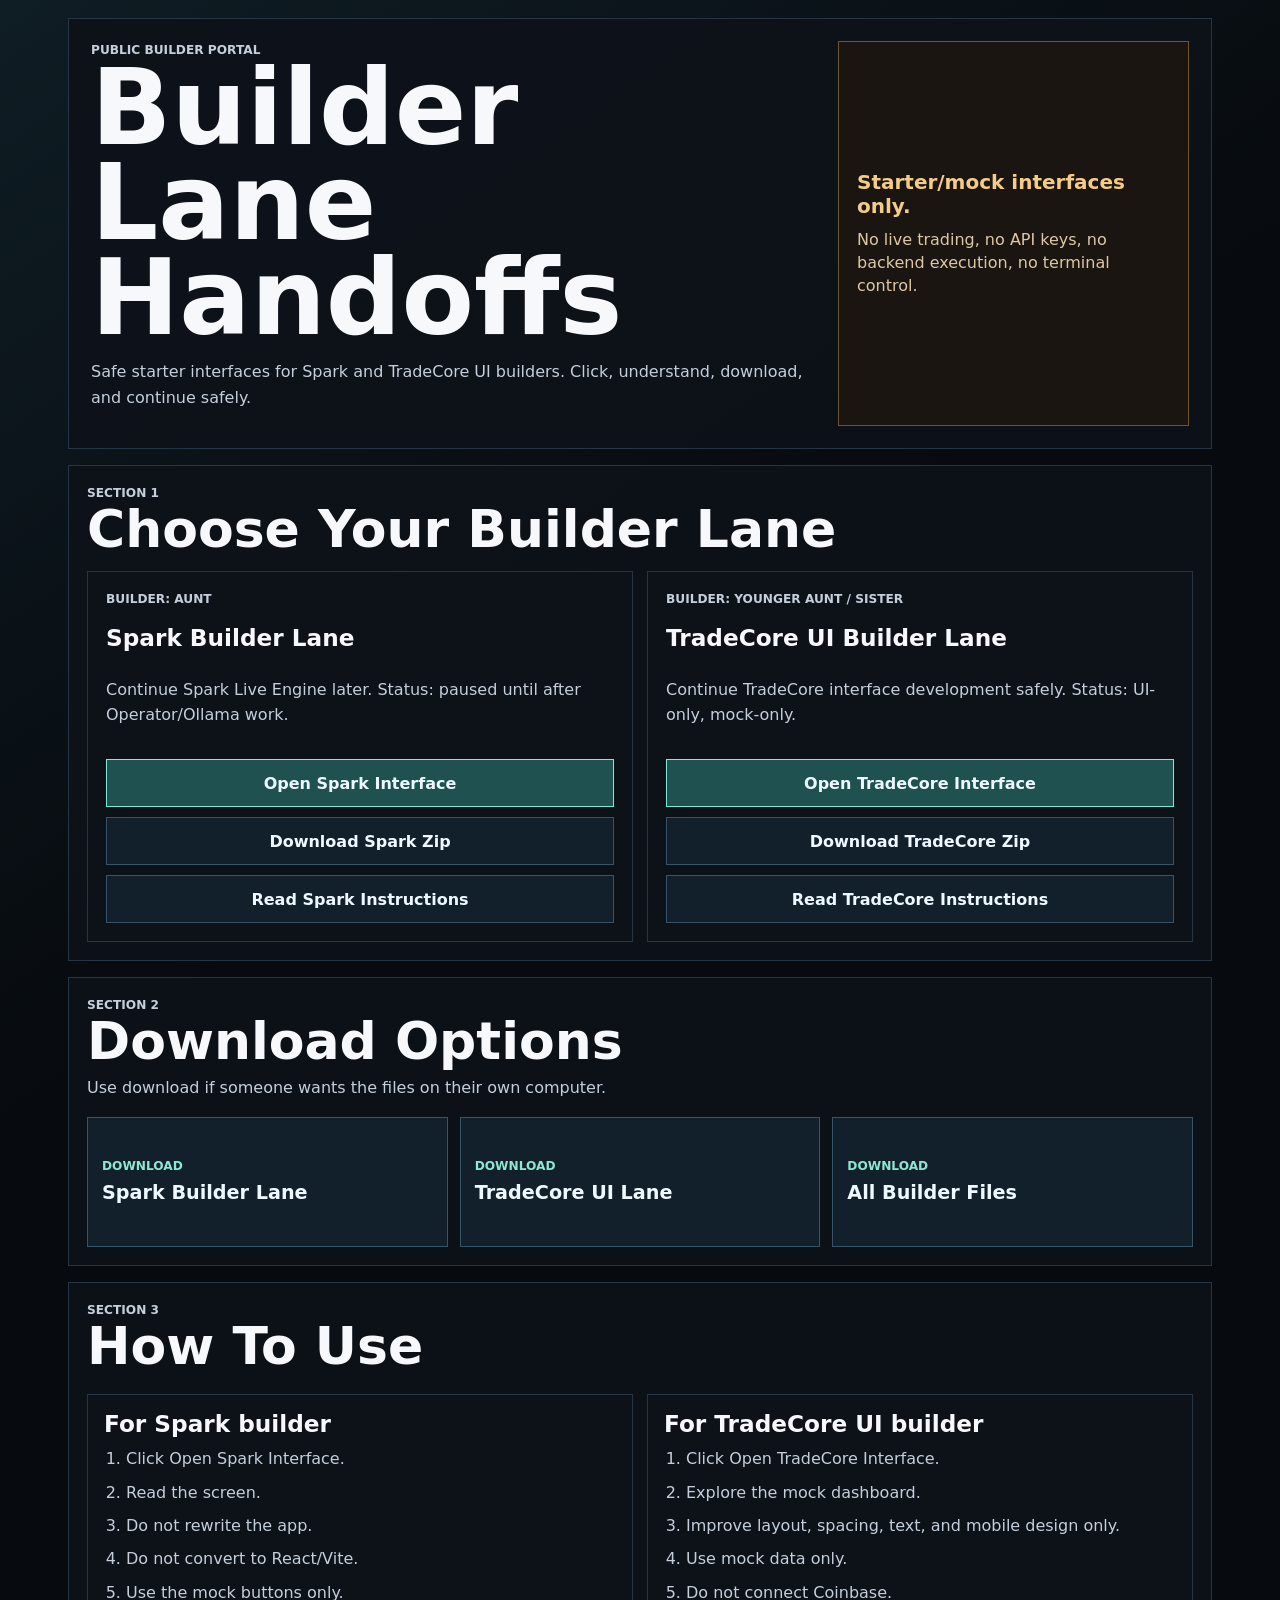
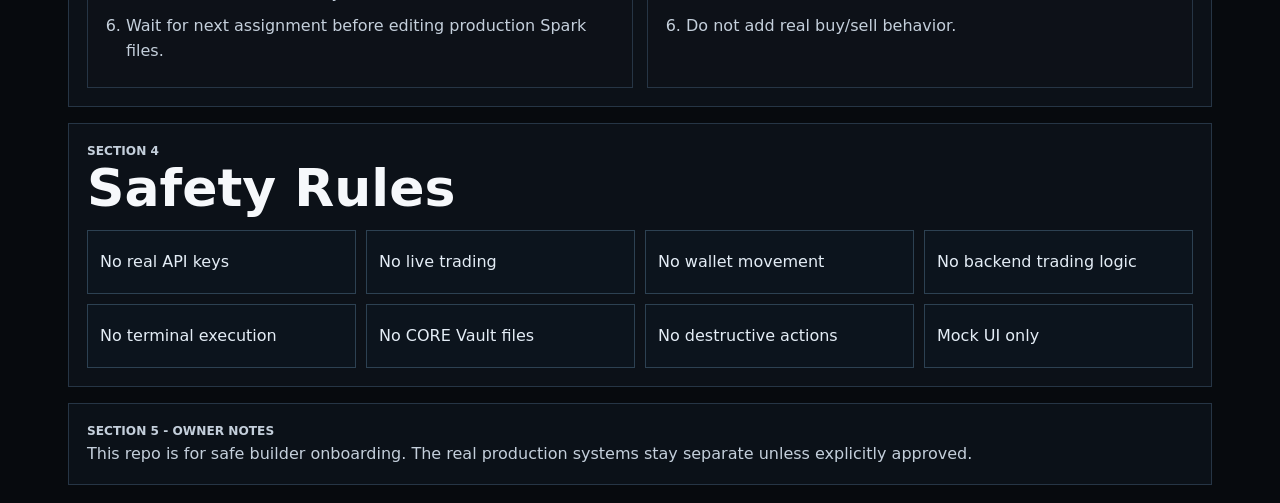
==== index.html @ 843341b9 "Create public builder portal" ====
<!doctype html>
<html lang="en">
  <head>
    <meta charset="UTF-8" />
    <meta name="viewport" content="width=device-width, initial-scale=1.0" />
    <meta name="description" content="Safe starter interfaces for Spark and TradeCore UI builders." />
    <title>Builder Lane Handoffs</title>
    <link rel="stylesheet" href="./style.css" />
  </head>
  <body>
    <main class="portal-shell">
      <header class="hero">
        <div>
          <p class="label">Public builder portal</p>
          <h1>Builder Lane Handoffs</h1>
          <p>
            Safe starter interfaces for Spark and TradeCore UI builders. Click,
            understand, download, and continue safely.
          </p>
        </div>
        <aside class="warning-card">
          <strong>Starter/mock interfaces only.</strong>
          <span>No live trading, no API keys, no backend execution, no terminal control.</span>
        </aside>
      </header>

      <section class="section-block">
        <div class="section-heading">
          <p class="label">Section 1</p>
          <h2>Choose Your Builder Lane</h2>
        </div>
        <div class="lane-grid">
          <article class="lane-card">
            <p class="label">Builder: Aunt</p>
            <h3>Spark Builder Lane</h3>
            <p>Continue Spark Live Engine later. Status: paused until after Operator/Ollama work.</p>
            <div class="button-stack">
              <a class="button primary" href="./spark/builder-start-interface/spark-builder-start.html">Open Spark Interface</a>
              <a class="button" href="./packages/Spark_Builder_Lane.zip" download>Download Spark Zip</a>
              <a class="button" href="./instructions/SPARK_BUILDER_INSTRUCTIONS.md">Read Spark Instructions</a>
            </div>
          </article>

          <article class="lane-card">
            <p class="label">Builder: younger aunt / sister</p>
            <h3>TradeCore UI Builder Lane</h3>
            <p>Continue TradeCore interface development safely. Status: UI-only, mock-only.</p>
            <div class="button-stack">
              <a class="button primary" href="./tradecore-ui/index.html">Open TradeCore Interface</a>
              <a class="button" href="./packages/TradeCore_UI_Lane.zip" download>Download TradeCore Zip</a>
              <a class="button" href="./instructions/TRADECORE_UI_BUILDER_INSTRUCTIONS.md">Read TradeCore Instructions</a>
            </div>
          </article>
        </div>
      </section>

      <section class="section-block">
        <div class="section-heading">
          <p class="label">Section 2</p>
          <h2>Download Options</h2>
          <p>Use download if someone wants the files on their own computer.</p>
        </div>
        <div class="download-row">
          <a class="download-card" href="./packages/Spark_Builder_Lane.zip" download><span>Download</span><strong>Spark Builder Lane</strong></a>
          <a class="download-card" href="./packages/TradeCore_UI_Lane.zip" download><span>Download</span><strong>TradeCore UI Lane</strong></a>
          <a class="download-card" href="./packages/Builder_Lanes_All.zip" download><span>Download</span><strong>All Builder Files</strong></a>
        </div>
      </section>

      <section class="section-block use-grid">
        <div class="section-heading">
          <p class="label">Section 3</p>
          <h2>How To Use</h2>
        </div>
        <article class="steps-card">
          <h3>For Spark builder</h3>
          <ol>
            <li>Click Open Spark Interface.</li>
            <li>Read the screen.</li>
            <li>Do not rewrite the app.</li>
            <li>Do not convert to React/Vite.</li>
            <li>Use the mock buttons only.</li>
            <li>Wait for next assignment before editing production Spark files.</li>
          </ol>
        </article>
        <article class="steps-card">
          <h3>For TradeCore UI builder</h3>
          <ol>
            <li>Click Open TradeCore Interface.</li>
            <li>Explore the mock dashboard.</li>
            <li>Improve layout, spacing, text, and mobile design only.</li>
            <li>Use mock data only.</li>
            <li>Do not connect Coinbase.</li>
            <li>Do not add real buy/sell behavior.</li>
          </ol>
        </article>
      </section>

      <section class="section-block">
        <div class="section-heading">
          <p class="label">Section 4</p>
          <h2>Safety Rules</h2>
        </div>
        <ul class="safety-grid">
          <li>No real API keys</li>
          <li>No live trading</li>
          <li>No wallet movement</li>
          <li>No backend trading logic</li>
          <li>No terminal execution</li>
          <li>No CORE Vault files</li>
          <li>No destructive actions</li>
          <li>Mock UI only</li>
        </ul>
      </section>

      <section class="owner-note">
        <p class="label">Section 5 - Owner Notes</p>
        <p>This repo is for safe builder onboarding. The real production systems stay separate unless explicitly approved.</p>
      </section>
    </main>
  </body>
</html>
---- style.css ----
:root {
  color-scheme: dark;
  font-family: Inter, ui-sans-serif, system-ui, -apple-system, BlinkMacSystemFont, "Segoe UI", sans-serif;
  background: #070a0e;
  color: #f6f8fb;
}

* { box-sizing: border-box; }
body {
  margin: 0;
  min-width: 320px;
  min-height: 100vh;
  background: linear-gradient(145deg, rgba(29, 65, 78, .34), transparent 38%), #070a0e;
}
a { color: inherit; }

.portal-shell {
  width: min(1180px, 100%);
  margin: 0 auto;
  padding: 18px;
  display: flex;
  flex-direction: column;
  gap: 16px;
}

.hero, .section-block, .owner-note, .lane-card, .steps-card, .download-card, .warning-card {
  border: 1px solid #263545;
  background: rgba(13, 18, 25, .94);
}

.hero {
  min-height: 360px;
  display: grid;
  grid-template-columns: minmax(0, 1.35fr) minmax(260px, .65fr);
  gap: 18px;
  align-items: stretch;
  padding: 22px;
}

.hero > div { display: flex; flex-direction: column; justify-content: center; }
.label { margin: 0; color: #8ee7d0; font-size: .76rem; font-weight: 800; text-transform: uppercase; }
h1, h2, h3, p { margin-top: 0; letter-spacing: 0; }
h1 { margin-bottom: 14px; font-size: clamp(2.8rem, 9vw, 6.6rem); line-height: .9; }
h2 { margin-bottom: 8px; font-size: clamp(1.7rem, 5vw, 3.25rem); line-height: 1; }
h3 { margin-bottom: 10px; font-size: 1.45rem; line-height: 1.1; }
.hero p, .section-heading p, .lane-card p, .steps-card li, .owner-note p { color: #c4cfdb; line-height: 1.58; }

.warning-card {
  display: flex;
  flex-direction: column;
  justify-content: center;
  gap: 10px;
  padding: 18px;
  background: #1a1510;
  border-color: #70532f;
}
.warning-card strong { color: #f4cc85; font-size: 1.25rem; }
.warning-card span { color: #ddc8a6; line-height: 1.45; }

.section-block, .owner-note { padding: 18px; }
.section-heading { margin-bottom: 16px; }
.lane-grid { display: grid; grid-template-columns: repeat(2, minmax(0, 1fr)); gap: 14px; }
.lane-card { min-height: 330px; padding: 18px; display: flex; flex-direction: column; gap: 16px; }
.button-stack { margin-top: auto; display: grid; gap: 10px; }

.button, .download-card {
  min-height: 48px;
  border: 1px solid #385268;
  background: #12202b;
  color: #eef8ff;
  display: flex;
  align-items: center;
  justify-content: center;
  padding: 12px 14px;
  text-align: center;
  text-decoration: none;
  font-weight: 800;
}
.button:hover, .download-card:hover { border-color: #80e8d6; background: #1b4350; }
.button.primary { background: #1e514f; border-color: #80e8d6; }
.download-row { display: grid; grid-template-columns: repeat(3, minmax(0, 1fr)); gap: 12px; }
.download-card { min-height: 130px; align-items: flex-start; flex-direction: column; }
.download-card span { color: #8ee7d0; font-size: .76rem; text-transform: uppercase; }
.download-card strong { margin-top: 8px; font-size: 1.2rem; }

.use-grid { display: grid; grid-template-columns: 1fr 1fr; gap: 14px; }
.use-grid .section-heading { grid-column: 1 / -1; margin-bottom: 0; }
.steps-card { padding: 16px; }
.steps-card ol { margin: 0; padding-left: 22px; }
.steps-card li { margin-bottom: 8px; }
.safety-grid { display: grid; grid-template-columns: repeat(4, minmax(0, 1fr)); gap: 10px; margin: 0; padding: 0; list-style: none; }
.safety-grid li { border: 1px solid #2d4152; background: #0c141d; color: #e4edf6; padding: 12px; min-height: 64px; display: flex; align-items: center; }
.owner-note { background: #0b1118; }
.owner-note p:last-child { margin-bottom: 0; }

@media (max-width: 860px) {
  .hero, .lane-grid, .download-row, .use-grid { grid-template-columns: 1fr; }
  .hero { min-height: auto; }
  .safety-grid { grid-template-columns: repeat(2, minmax(0, 1fr)); }
}

@media (max-width: 560px) {
  .portal-shell { padding: 10px; }
  .hero, .section-block, .owner-note, .lane-card { padding: 14px; }
  .safety-grid { grid-template-columns: 1fr; }
}
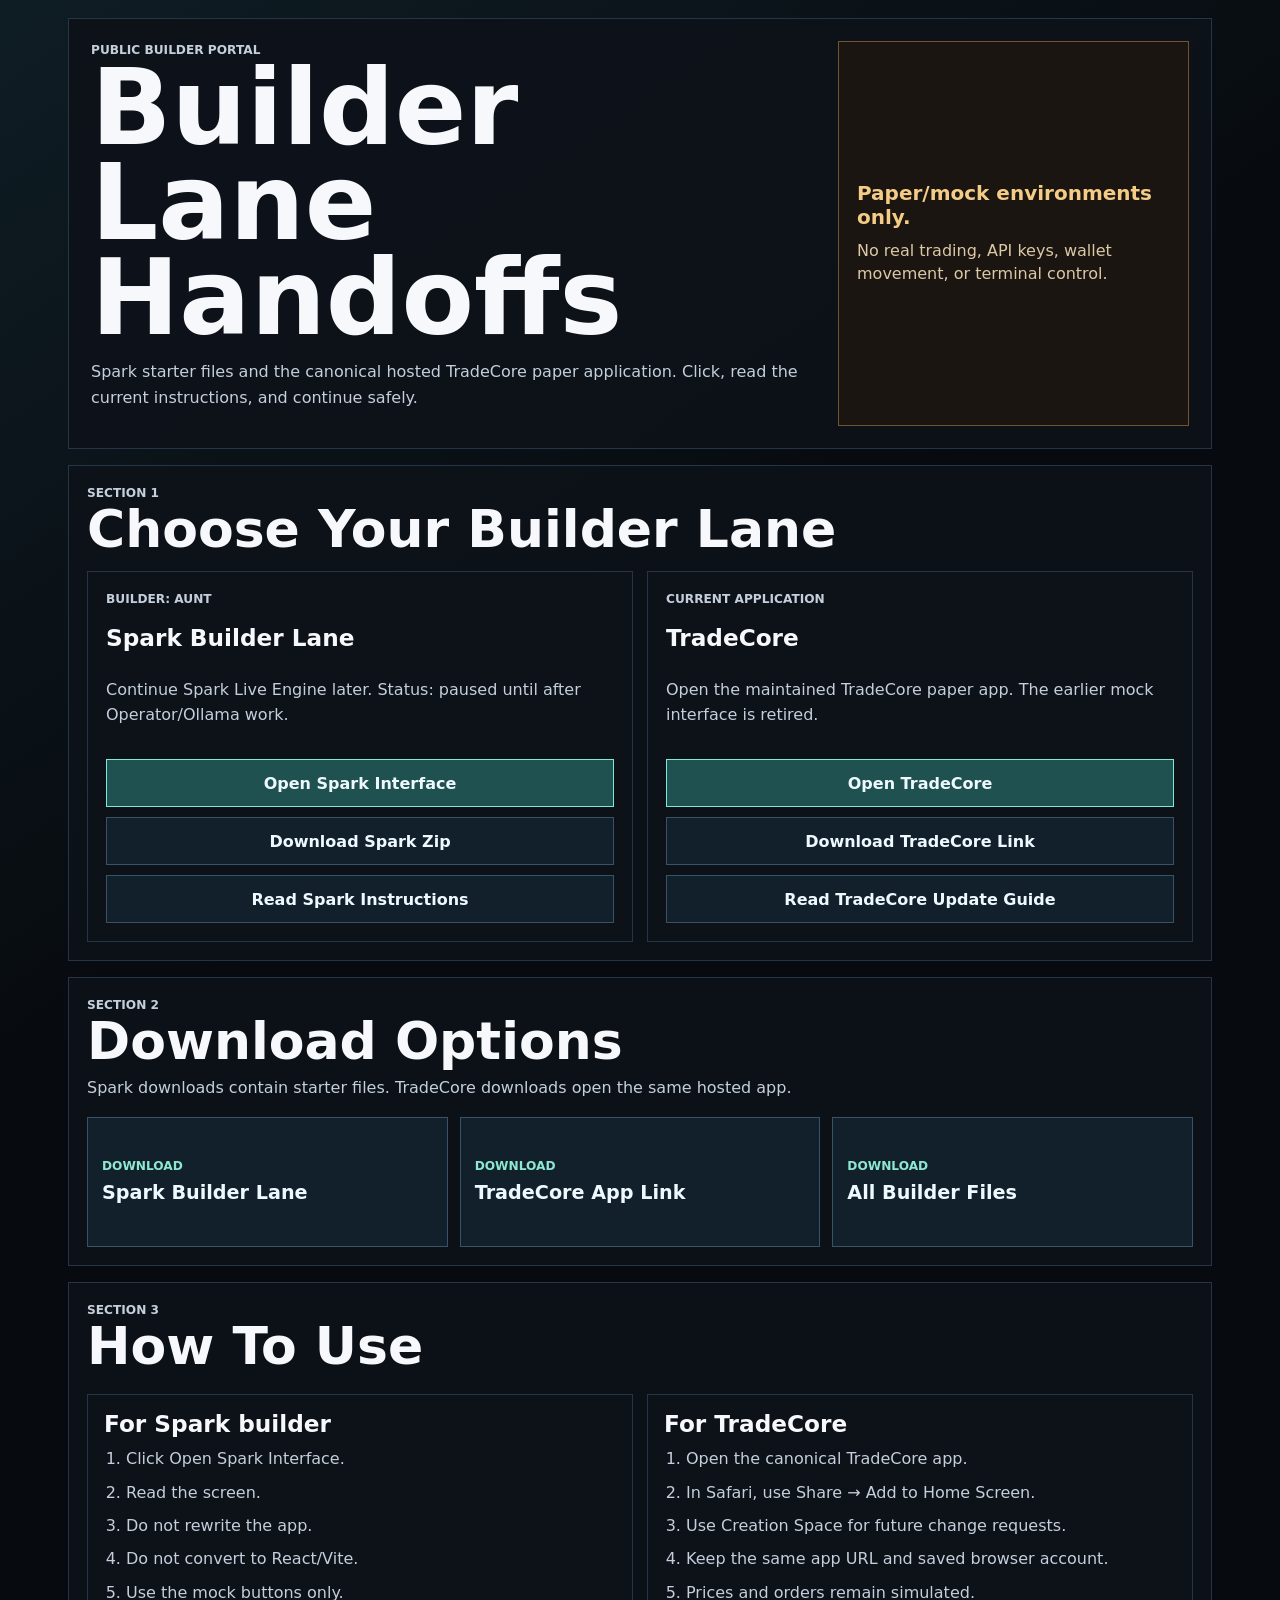
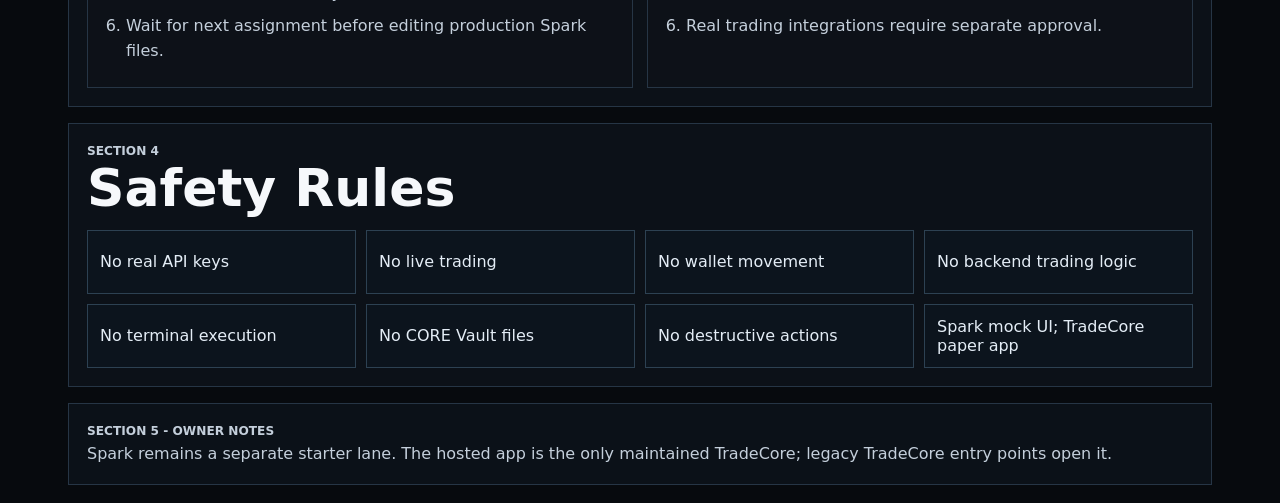
==== commit abf47539: "Retire legacy TradeCore and route all entry points to canonical app" ====
--- a/index.html
+++ b/index.html
@@ -3,7 +3,7 @@
   <head>
     <meta charset="UTF-8" />
     <meta name="viewport" content="width=device-width, initial-scale=1.0" />
-    <meta name="description" content="Safe starter interfaces for Spark and TradeCore UI builders." />
+    <meta name="description" content="Spark starter files and the canonical hosted TradeCore paper application." />
     <title>Builder Lane Handoffs</title>
     <link rel="stylesheet" href="./style.css" />
   </head>
@@ -14,13 +14,13 @@
           <p class="label">Public builder portal</p>
           <h1>Builder Lane Handoffs</h1>
           <p>
-            Safe starter interfaces for Spark and TradeCore UI builders. Click,
-            understand, download, and continue safely.
+            Spark starter files and the canonical hosted TradeCore paper application. Click,
+            read the current instructions, and continue safely.
           </p>
         </div>
         <aside class="warning-card">
-          <strong>Starter/mock interfaces only.</strong>
-          <span>No live trading, no API keys, no backend execution, no terminal control.</span>
+          <strong>Paper/mock environments only.</strong>
+          <span>No real trading, API keys, wallet movement, or terminal control.</span>
         </aside>
       </header>
 
@@ -42,13 +42,13 @@
           </article>
 
           <article class="lane-card">
-            <p class="label">Builder: younger aunt / sister</p>
-            <h3>TradeCore UI Builder Lane</h3>
-            <p>Continue TradeCore interface development safely. Status: UI-only, mock-only.</p>
+            <p class="label">Current application</p>
+            <h3>TradeCore</h3>
+            <p>Open the maintained TradeCore paper app. The earlier mock interface is retired.</p>
             <div class="button-stack">
-              <a class="button primary" href="./tradecore-ui/index.html">Open TradeCore Interface</a>
-              <a class="button" href="./packages/TradeCore_UI_Lane.zip" download>Download TradeCore Zip</a>
-              <a class="button" href="./instructions/TRADECORE_UI_BUILDER_INSTRUCTIONS.md">Read TradeCore Instructions</a>
+              <a class="button primary" href="https://tradecore-fusion-mobile.dewytick512.chatgpt.site/">Open TradeCore</a>
+              <a class="button" href="./packages/TradeCore_UI_Lane.zip" download>Download TradeCore Link</a>
+              <a class="button" href="./instructions/TRADECORE_UI_BUILDER_INSTRUCTIONS.md">Read TradeCore Update Guide</a>
             </div>
           </article>
         </div>
@@ -58,11 +58,11 @@
         <div class="section-heading">
           <p class="label">Section 2</p>
           <h2>Download Options</h2>
-          <p>Use download if someone wants the files on their own computer.</p>
+          <p>Spark downloads contain starter files. TradeCore downloads open the same hosted app.</p>
         </div>
         <div class="download-row">
           <a class="download-card" href="./packages/Spark_Builder_Lane.zip" download><span>Download</span><strong>Spark Builder Lane</strong></a>
-          <a class="download-card" href="./packages/TradeCore_UI_Lane.zip" download><span>Download</span><strong>TradeCore UI Lane</strong></a>
+          <a class="download-card" href="./packages/TradeCore_UI_Lane.zip" download><span>Download</span><strong>TradeCore App Link</strong></a>
           <a class="download-card" href="./packages/Builder_Lanes_All.zip" download><span>Download</span><strong>All Builder Files</strong></a>
         </div>
       </section>
@@ -84,14 +84,14 @@
           </ol>
         </article>
         <article class="steps-card">
-          <h3>For TradeCore UI builder</h3>
+          <h3>For TradeCore</h3>
           <ol>
-            <li>Click Open TradeCore Interface.</li>
-            <li>Explore the mock dashboard.</li>
-            <li>Improve layout, spacing, text, and mobile design only.</li>
-            <li>Use mock data only.</li>
-            <li>Do not connect Coinbase.</li>
-            <li>Do not add real buy/sell behavior.</li>
+            <li>Open the canonical TradeCore app.</li>
+            <li>In Safari, use Share &rarr; Add to Home Screen.</li>
+            <li>Use Creation Space for future change requests.</li>
+            <li>Keep the same app URL and saved browser account.</li>
+            <li>Prices and orders remain simulated.</li>
+            <li>Real trading integrations require separate approval.</li>
           </ol>
         </article>
       </section>
@@ -109,13 +109,13 @@
           <li>No terminal execution</li>
           <li>No CORE Vault files</li>
           <li>No destructive actions</li>
-          <li>Mock UI only</li>
+          <li>Spark mock UI; TradeCore paper app</li>
         </ul>
       </section>
 
       <section class="owner-note">
         <p class="label">Section 5 - Owner Notes</p>
-        <p>This repo is for safe builder onboarding. The real production systems stay separate unless explicitly approved.</p>
+        <p>Spark remains a separate starter lane. The hosted app is the only maintained TradeCore; legacy TradeCore entry points open it.</p>
       </section>
     </main>
   </body>
